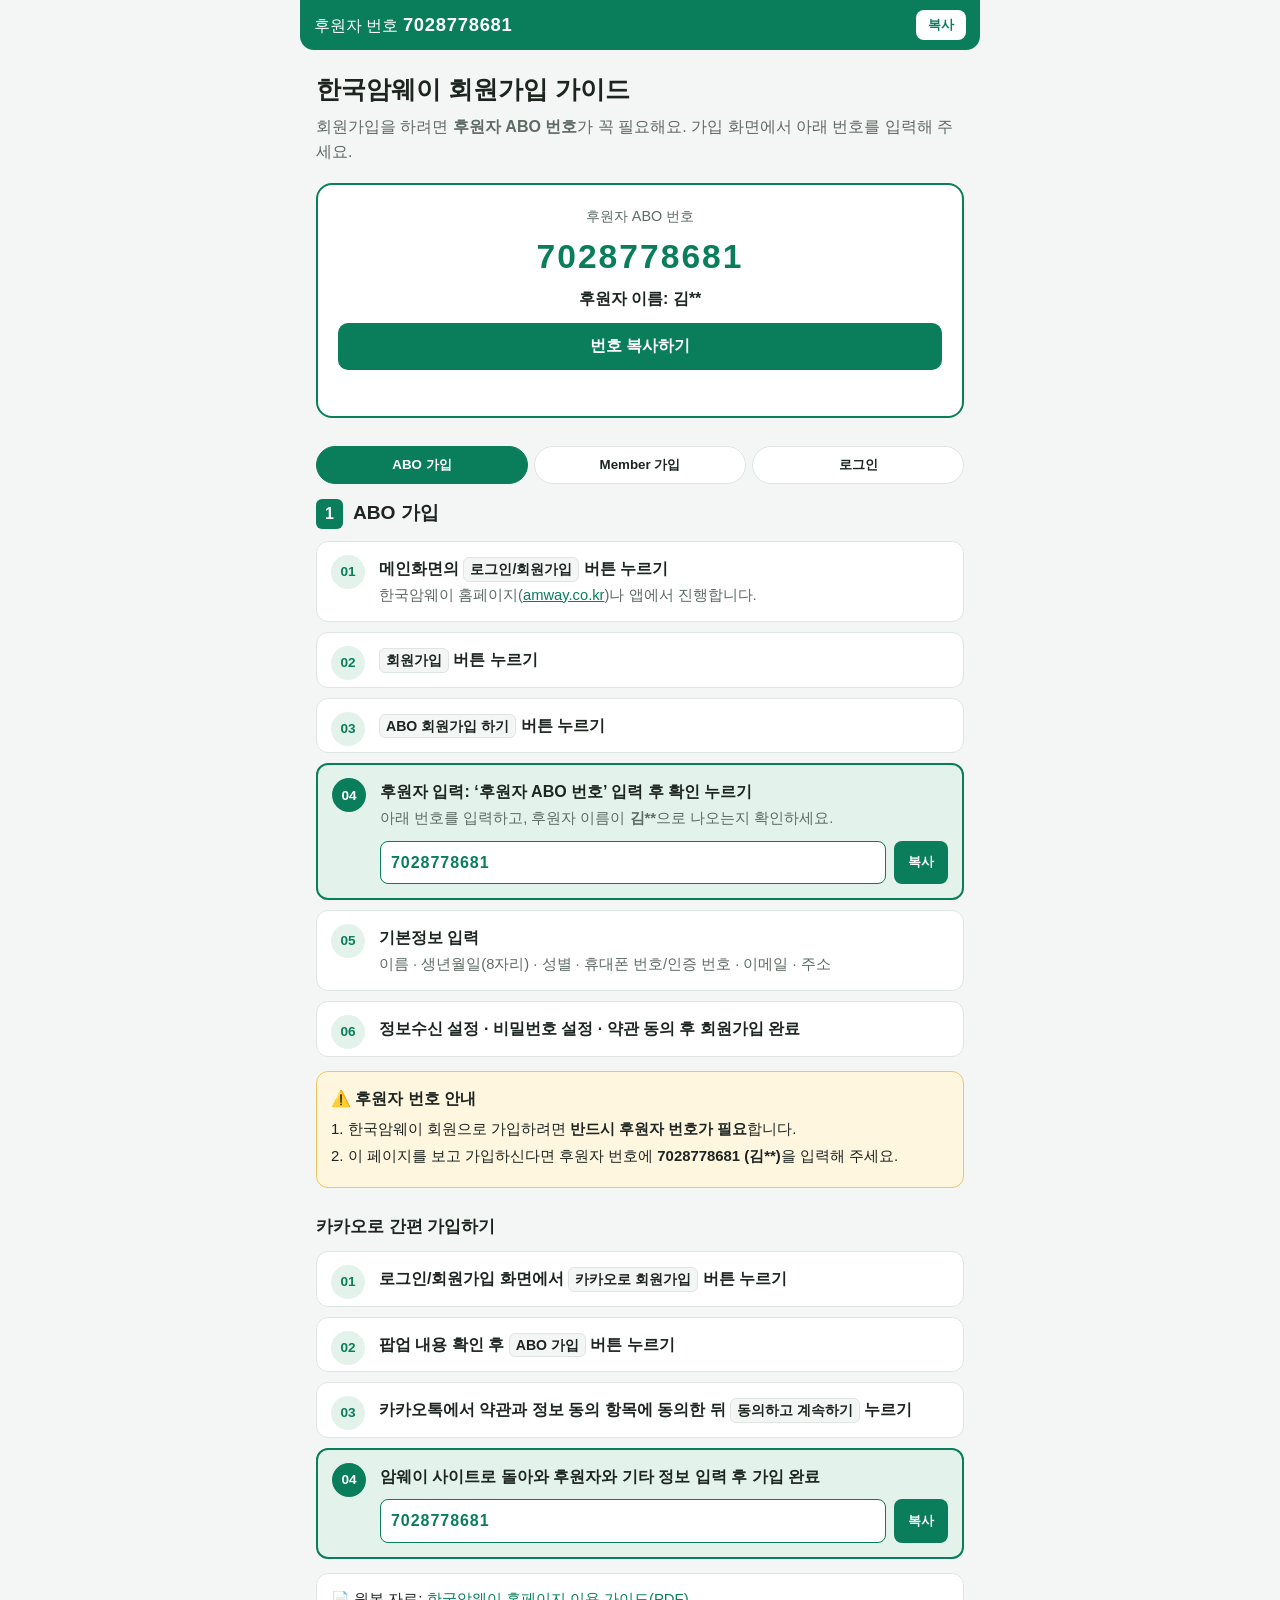
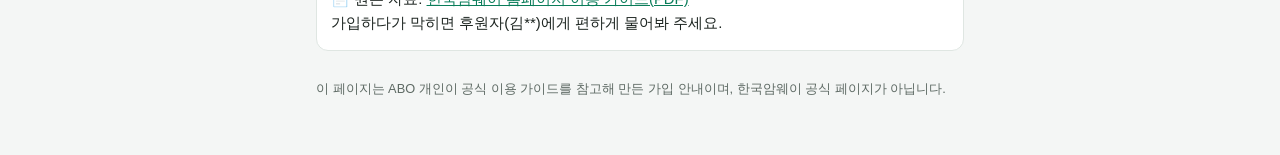
==== index.html @ 25d8a34d "Add files via upload" ====
<!doctype html>
<html lang="ko">
<head>
<meta charset="utf-8">
<meta name="viewport" content="width=device-width, initial-scale=1">
<title>암웨이 ABO 가입 방법 | 암웨이 후원자 번호 입력 안내</title>
<meta name="description" content="한국암웨이 ABO·Member 회원가입 방법과 후원자 ABO 번호(7028778681) 입력 안내">
<style>
:root{--bg:#f4f6f5;--card:#fff;--text:#1d2521;--muted:#5e6a64;--accent:#0a7d5a;--accent-soft:#e3f3ec;--line:#dfe6e2;--warn:#fff6e0;--warn-line:#f0c75e}
@media (prefers-color-scheme:dark){:root:not([data-theme="light"]){--bg:#121715;--card:#1b221f;--text:#e8eeeb;--muted:#9aa8a1;--accent:#3fc596;--accent-soft:#1f3a30;--line:#2c3631;--warn:#3a321c;--warn-line:#8a6d22}}
:root[data-theme="dark"]{--bg:#121715;--card:#1b221f;--text:#e8eeeb;--muted:#9aa8a1;--accent:#3fc596;--accent-soft:#1f3a30;--line:#2c3631;--warn:#3a321c;--warn-line:#8a6d22}
*{box-sizing:border-box}
body{margin:0;background:var(--bg);color:var(--text);font-family:-apple-system,"Apple SD Gothic Neo","Malgun Gothic",sans-serif;line-height:1.6}
main{max-width:680px;margin:0 auto;padding:20px 16px 56px}
.sticky{position:sticky;top:0;z-index:5;background:var(--accent);color:#fff;border-radius:0 0 14px 14px;padding:10px 14px;display:flex;align-items:center;justify-content:space-between;gap:10px;margin:-20px -16px 20px}
.sticky b{font-size:1.15rem;letter-spacing:.04em}
.sticky button{background:#fff;color:#0a7d5a;border:0;border-radius:8px;padding:6px 12px;font-weight:700;cursor:pointer;flex:none}
h1{font-size:1.55rem;margin:6px 0 4px}
.sub{color:var(--muted);margin:0 0 18px}
.hero{background:var(--card);border:2px solid var(--accent);border-radius:16px;padding:20px;text-align:center}
.hero .label{color:var(--muted);font-size:.9rem}
.num{font-size:2.1rem;font-weight:800;letter-spacing:.06em;color:var(--accent);margin:2px 0}
.name{font-weight:600}
.cta{margin-top:12px;background:var(--accent);color:#fff;border:0;border-radius:10px;padding:13px 20px;font-size:1rem;font-weight:700;cursor:pointer;width:100%}
.ok{color:var(--accent);font-size:.9rem;min-height:1.4em;margin-top:6px}
.tabs{display:flex;gap:6px;margin:28px 0 14px;overflow-x:auto}
.tabs button{flex:1;min-width:max-content;border:1px solid var(--line);background:var(--card);color:var(--text);border-radius:999px;padding:9px 14px;font-weight:600;cursor:pointer}
.tabs button[aria-selected="true"]{background:var(--accent);border-color:var(--accent);color:#fff}
.panel{display:none}.panel.on{display:block}
.chap{display:flex;align-items:center;gap:10px;margin:0 0 12px}
.chap span{background:var(--accent);color:#fff;border-radius:6px;padding:2px 9px;font-weight:800}
.chap h2{margin:0;font-size:1.2rem}
ol{list-style:none;padding:0;margin:0}
li{background:var(--card);border:1px solid var(--line);border-radius:12px;padding:14px 14px 14px 62px;margin-bottom:10px;position:relative}
li .n{position:absolute;left:14px;top:13px;width:34px;height:34px;border-radius:50%;background:var(--accent-soft);color:var(--accent);font-weight:800;font-size:.85rem;display:flex;align-items:center;justify-content:center}
li .t{font-weight:700}
li .d{color:var(--muted);font-size:.92rem;margin-top:2px}
li.key{border:2px solid var(--accent);background:var(--accent-soft)}
li.key .n{background:var(--accent);color:#fff}
.input{display:flex;gap:8px;margin-top:10px;flex-wrap:wrap}
.input .box{flex:1;min-width:150px;background:var(--card);border:1px solid var(--accent);border-radius:8px;padding:8px 10px;font-weight:800;letter-spacing:.06em;color:var(--accent)}
.input button{border:0;background:var(--accent);color:#fff;border-radius:8px;padding:8px 14px;font-weight:700;cursor:pointer}
.btnlike{display:inline-block;border:1px solid var(--line);border-radius:6px;padding:0 6px;font-size:.88rem;background:var(--bg);color:var(--text)}
.notice{background:var(--warn);border:1px solid var(--warn-line);border-radius:12px;padding:14px;margin:14px 0}
.notice h3{margin:0 0 6px;font-size:1rem}
.notice p{margin:4px 0;font-size:.93rem}
.info{background:var(--card);border:1px solid var(--line);border-radius:12px;padding:14px;margin:14px 0;font-size:.93rem}
.info h3{margin:0 0 6px;font-size:1rem}
.info ul{margin:0;padding-left:18px}
.sub2{font-size:1.05rem;margin:26px 0 10px}
a{color:var(--accent)}
footer{margin-top:28px;color:var(--muted);font-size:.8rem}
</style>
</head>
<body>
<main>
<div class="sticky"><span>후원자 번호 <b>7028778681</b></span><button data-copy>복사</button></div>

<h1>한국암웨이 회원가입 가이드</h1>
<p class="sub">회원가입을 하려면 <b>후원자 ABO 번호</b>가 꼭 필요해요. 가입 화면에서 아래 번호를 입력해 주세요.</p>

<section class="hero">
  <div class="label">후원자 ABO 번호</div>
  <div class="num">7028778681</div>
  <div class="name">후원자 이름: 김**</div>
  <button class="cta" data-copy>번호 복사하기</button>
  <div class="ok" id="ok"></div>
</section>

<div class="tabs" role="tablist">
  <button role="tab" aria-selected="true" data-tab="abo">ABO 가입</button>
  <button role="tab" aria-selected="false" data-tab="member">Member 가입</button>
  <button role="tab" aria-selected="false" data-tab="login">로그인</button>
</div>

<!-- ABO -->
<section class="panel on" id="abo">
  <div class="chap"><span>1</span><h2>ABO 가입</h2></div>
  <ol>
    <li><span class="n">01</span><div class="t">메인화면의 <span class="btnlike">로그인/회원가입</span> 버튼 누르기</div><div class="d">한국암웨이 홈페이지(<a href="https://www.amway.co.kr" target="_blank" rel="noopener">amway.co.kr</a>)나 앱에서 진행합니다.</div></li>
    <li><span class="n">02</span><div class="t"><span class="btnlike">회원가입</span> 버튼 누르기</div></li>
    <li><span class="n">03</span><div class="t"><span class="btnlike">ABO 회원가입 하기</span> 버튼 누르기</div></li>
    <li class="key"><span class="n">04</span><div class="t">후원자 입력: ‘후원자 ABO 번호’ 입력 후 확인 누르기</div>
      <div class="d">아래 번호를 입력하고, 후원자 이름이 <b>김**</b>으로 나오는지 확인하세요.</div>
      <div class="input"><div class="box">7028778681</div><button data-copy>복사</button></div></li>
    <li><span class="n">05</span><div class="t">기본정보 입력</div><div class="d">이름 · 생년월일(8자리) · 성별 · 휴대폰 번호/인증 번호 · 이메일 · 주소</div></li>
    <li><span class="n">06</span><div class="t">정보수신 설정 · 비밀번호 설정 · 약관 동의 후 회원가입 완료</div></li>
  </ol>

  <div class="notice">
    <h3>⚠️ 후원자 번호 안내</h3>
    <p>1. 한국암웨이 회원으로 가입하려면 <b>반드시 후원자 번호가 필요</b>합니다.</p>
    <p>2. 이 페이지를 보고 가입하신다면 후원자 번호에 <b>7028778681 (김**)</b>을 입력해 주세요.</p>
  </div>

  <h3 class="sub2">카카오로 간편 가입하기</h3>
  <ol>
    <li><span class="n">01</span><div class="t">로그인/회원가입 화면에서 <span class="btnlike">카카오로 회원가입</span> 버튼 누르기</div></li>
    <li><span class="n">02</span><div class="t">팝업 내용 확인 후 <span class="btnlike">ABO 가입</span> 버튼 누르기</div></li>
    <li><span class="n">03</span><div class="t">카카오톡에서 약관과 정보 동의 항목에 동의한 뒤 <span class="btnlike">동의하고 계속하기</span> 누르기</div></li>
    <li class="key"><span class="n">04</span><div class="t">암웨이 사이트로 돌아와 후원자와 기타 정보 입력 후 가입 완료</div>
      <div class="input"><div class="box">7028778681</div><button data-copy>복사</button></div></li>
  </ol>
</section>

<!-- Member -->
<section class="panel" id="member">
  <div class="chap"><span>2</span><h2>Member 가입</h2></div>
  <div class="info">
    <h3>Member란?</h3>
    <ul>
      <li>본인이 쓸 목적으로 암웨이 제품을 구입하려는 회원입니다.</li>
      <li>암웨이 제품을 구매해서 사용할 수 있습니다.</li>
      <li>구매 실적(PV)에 따라 제품 구매에 쓸 수 있는 멤버 포인트를 받습니다.</li>
    </ul>
  </div>
  <ol>
    <li><span class="n">01</span><div class="t">메인화면의 <span class="btnlike">로그인/회원가입</span> 버튼 누르기</div></li>
    <li><span class="n">02</span><div class="t"><span class="btnlike">회원가입</span> 버튼 누르기</div></li>
    <li><span class="n">03</span><div class="t"><span class="btnlike">Member로 회원가입 하기</span> 버튼 누르기</div></li>
    <li class="key"><span class="n">04</span><div class="t">후원자 ABO 번호 입력 후 <span class="btnlike">후원자확인</span> 버튼 누르기</div>
      <div class="d">후원자 이름이 <b>김**</b>으로 나오면 맞습니다.</div>
      <div class="input"><div class="box">7028778681</div><button data-copy>복사</button></div></li>
    <li><span class="n">05</span><div class="t">기본정보 입력</div><div class="d">이름 · 생년월일(8자리) · 성별 · 휴대폰 번호/인증 번호 · 이메일</div></li>
    <li><span class="n">06</span><div class="t">아이디/비밀번호 설정 · 주소 입력(선택) · 약관 동의 후 가입 완료</div></li>
  </ol>
  <h3 class="sub2">카카오로 간편 가입하기</h3>
  <ol>
    <li><span class="n">01</span><div class="t"><span class="btnlike">카카오로 회원가입</span> 버튼 누르기</div></li>
    <li><span class="n">02</span><div class="t">팝업 확인 후 <span class="btnlike">Member 가입</span> 버튼 누르기</div></li>
    <li><span class="n">03</span><div class="t">카카오톡에서 동의 후 <span class="btnlike">동의하고 계속하기</span> 누르기</div></li>
    <li class="key"><span class="n">04</span><div class="t">암웨이 사이트로 돌아와 후원자, ID와 기타 정보 입력 후 가입 완료</div>
      <div class="input"><div class="box">7028778681</div><button data-copy>복사</button></div></li>
  </ol>
</section>

<!-- Login -->
<section class="panel" id="login">
  <div class="chap"><span>3</span><h2>로그인</h2></div>
  <ol>
    <li><span class="n">01</span><div class="t">메인화면의 <span class="btnlike">로그인/회원가입</span> 버튼 누르기</div></li>
    <li><span class="n">02</span><div class="t">아이디/비밀번호 입력 후 <span class="btnlike">로그인</span> 누르기</div><div class="d">아이디는 ABO 번호 또는 Member 아이디입니다.</div></li>
    <li><span class="n">03</span><div class="t">로그인하면 메인화면에서 공지사항과 퀵메뉴를 볼 수 있어요</div></li>
  </ol>
  <div class="info"><h3>간편하게 로그인하려면?</h3>한국암웨이 앱을 설치하면 자동 로그인과 생체 로그인을 쓸 수 있어요. <span class="btnlike">카카오로 로그인</span>도 가능합니다.</div>
</section>

<div class="info">
  📄 원본 자료: <a href="https://media.amway.co.kr/sys-master/images/hbe/ha8/9359179153438/pdf_231123_Amway_Homepage_User_Guide.pdf" target="_blank" rel="noopener">한국암웨이 홈페이지 이용 가이드(PDF)</a><br>
  가입하다가 막히면 후원자(김**)에게 편하게 물어봐 주세요.
</div>

<footer>이 페이지는 ABO 개인이 공식 이용 가이드를 참고해 만든 가입 안내이며, 한국암웨이 공식 페이지가 아닙니다.</footer>
</main>
<script>
const ok=document.getElementById('ok');
document.querySelectorAll('[data-copy]').forEach(b=>b.onclick=async()=>{
  try{await navigator.clipboard.writeText('7028778681');ok.textContent='복사됐어요! 가입 화면 후원자 번호 칸에 붙여넣기 하세요.';b.textContent='복사됨 ✓';setTimeout(()=>b.textContent=b.classList.contains('cta')?'번호 복사하기':'복사',1800);}
  catch(e){ok.textContent='번호를 길게 눌러 복사해 주세요: 7028778681';}
});
document.querySelectorAll('[data-tab]').forEach(t=>t.onclick=()=>{
  document.querySelectorAll('[data-tab]').forEach(x=>x.setAttribute('aria-selected',x===t));
  document.querySelectorAll('.panel').forEach(p=>p.classList.toggle('on',p.id===t.dataset.tab));
});
</script>
</body>
</html>
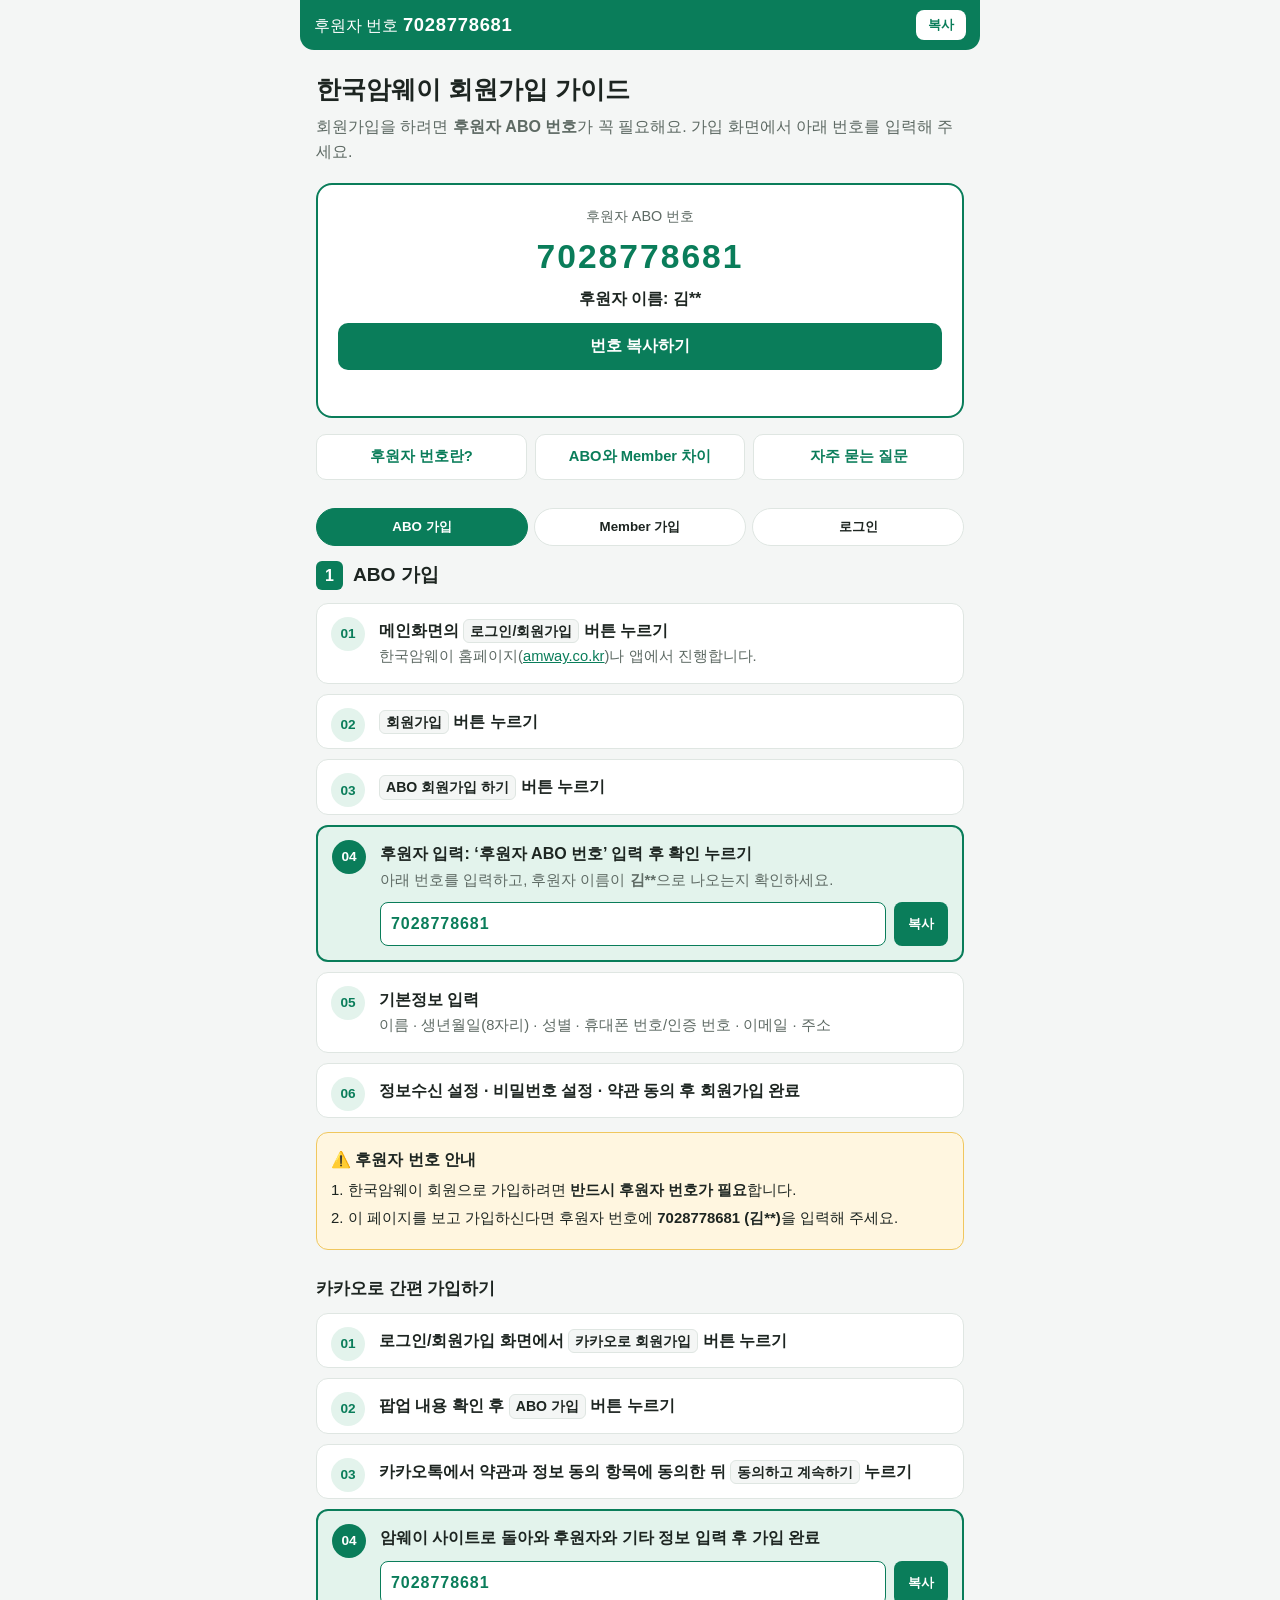
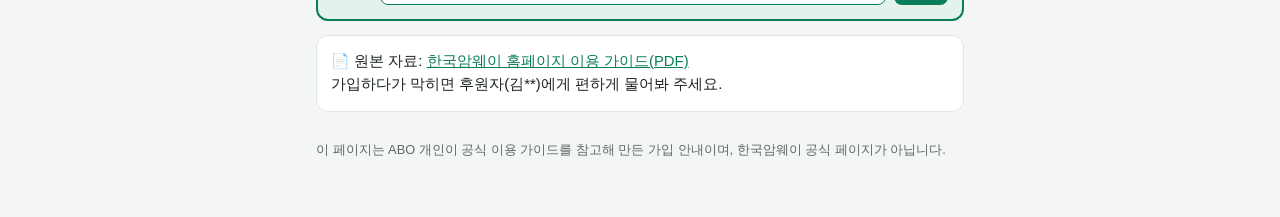
==== commit 152cff2a: "Add files via upload" ====
--- a/index.html
+++ b/index.html
@@ -5,6 +5,10 @@
 <meta name="viewport" content="width=device-width, initial-scale=1">
 <title>암웨이 ABO 가입 방법 | 암웨이 후원자 번호 입력 안내</title>
 <meta name="description" content="한국암웨이 ABO·Member 회원가입 방법과 후원자 ABO 번호(7028778681) 입력 안내">
+<meta property="og:type" content="website">
+<meta property="og:url" content="https://splendor7028.github.io/">
+<meta property="og:title" content="암웨이 ABO 가입 방법 / 후원자 번호 안내">
+<meta property="og:description" content="암웨이 회원가입에 필요한 후원자 번호와 가입 순서 안내">
 <style>
 :root{--bg:#f4f6f5;--card:#fff;--text:#1d2521;--muted:#5e6a64;--accent:#0a7d5a;--accent-soft:#e3f3ec;--line:#dfe6e2;--warn:#fff6e0;--warn-line:#f0c75e}
 @media (prefers-color-scheme:dark){:root:not([data-theme="light"]){--bg:#121715;--card:#1b221f;--text:#e8eeeb;--muted:#9aa8a1;--accent:#3fc596;--accent-soft:#1f3a30;--line:#2c3631;--warn:#3a321c;--warn-line:#8a6d22}}
@@ -49,6 +53,8 @@
 .info ul{margin:0;padding-left:18px}
 .sub2{font-size:1.05rem;margin:26px 0 10px}
 a{color:var(--accent)}
+.topics{display:flex;gap:8px;flex-wrap:wrap;margin:16px 0 0}
+.topics a{flex:1;min-width:max-content;text-align:center;background:var(--card);border:1px solid var(--line);border-radius:10px;padding:10px;text-decoration:none;font-weight:600;font-size:.92rem}
 footer{margin-top:28px;color:var(--muted);font-size:.8rem}
 </style>
 </head>
@@ -66,6 +72,12 @@
   <button class="cta" data-copy>번호 복사하기</button>
   <div class="ok" id="ok"></div>
 </section>
+
+<nav class="topics">
+  <a href="sponsor-number.html">후원자 번호란?</a>
+  <a href="abo-member.html">ABO와 Member 차이</a>
+  <a href="faq.html">자주 묻는 질문</a>
+</nav>
 
 <div class="tabs" role="tablist">
   <button role="tab" aria-selected="true" data-tab="abo">ABO 가입</button>
